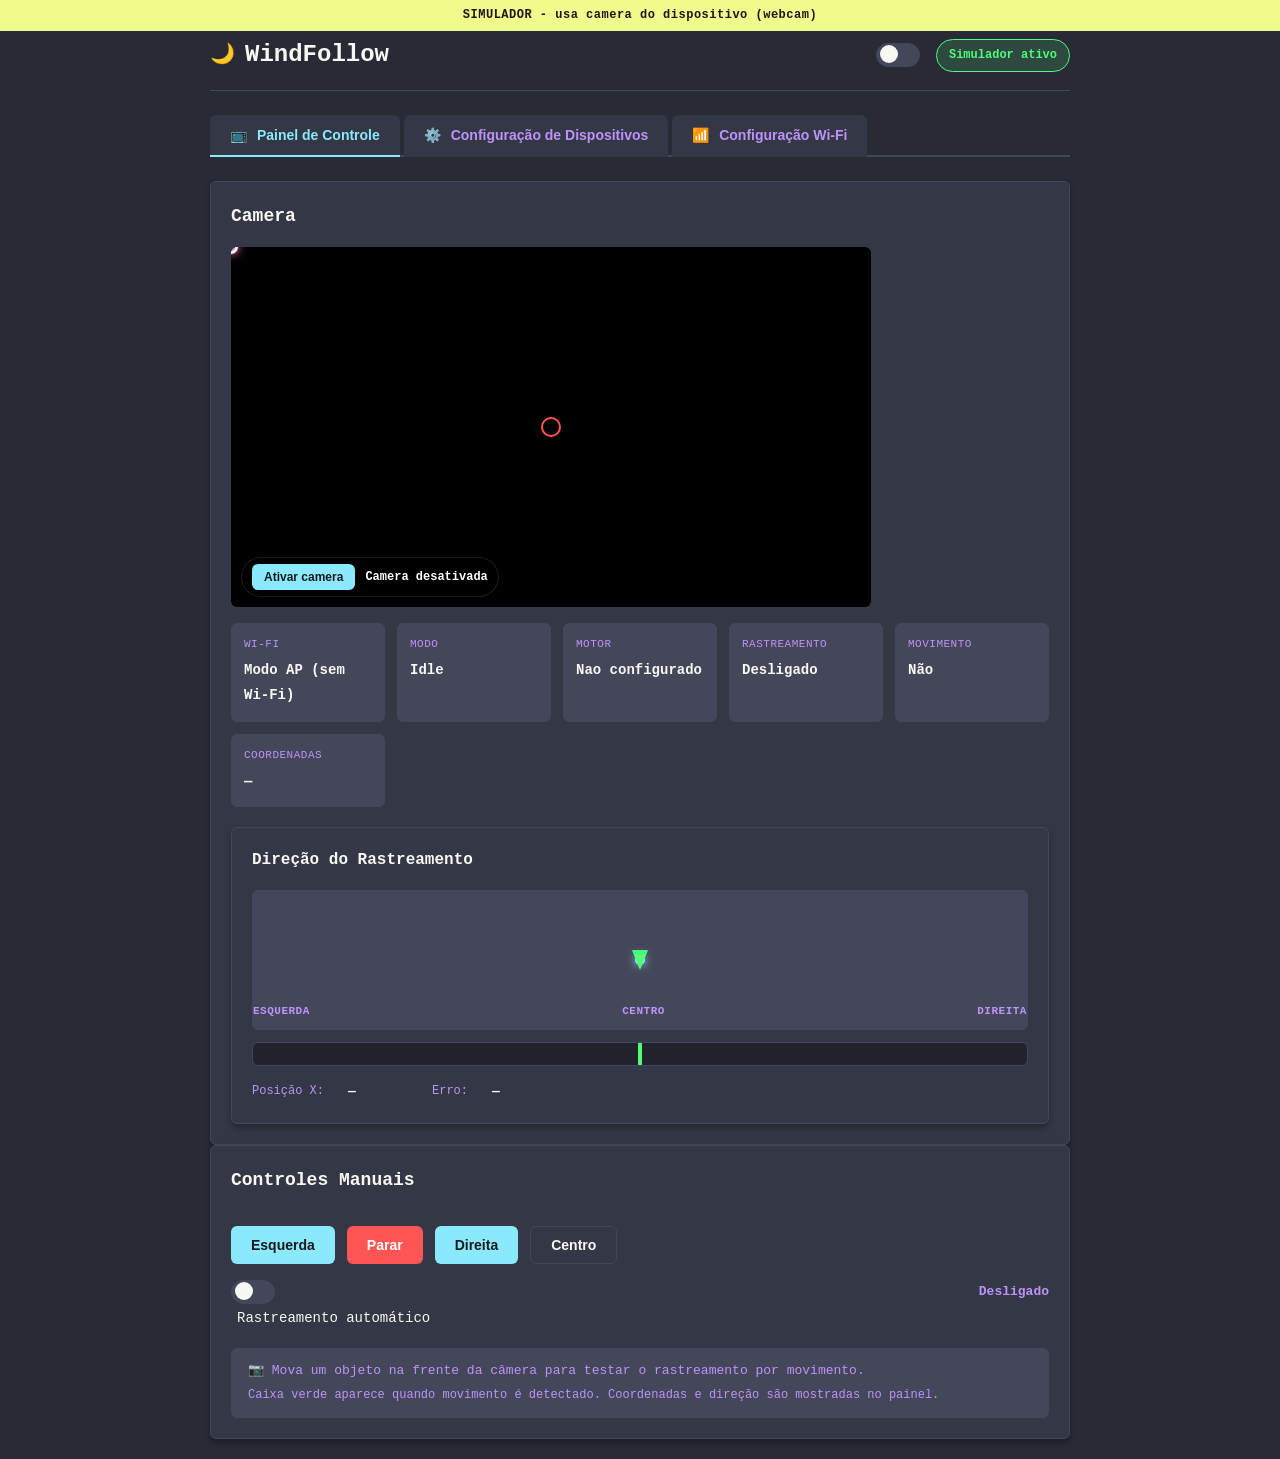
==== simulator/index.html @ 708d91be "feat: inicializa projeto windfollow com firmware ESP32 e simulador web - Estrutura do firmware em fi" ====
<!DOCTYPE html>
<html lang="pt-BR">
<head>
    <meta charset="UTF-8">
    <meta name="viewport" content="width=device-width, initial-scale=1.0">
    <title>WindFollow - Simulador ESP32</title>
    <link rel="stylesheet" href="css/style.css">
</head>
<body>
    <div class="simulator-badge">SIMULADOR - usa camera do dispositivo (webcam)</div>
    <div id="app">
        <header>
            <h1>WindFollow</h1>
            <div class="header-actions">
                <label class="theme-switch">
                    <input type="checkbox" id="theme-toggle" onchange="sim.toggleTheme()">
                    <span class="theme-slider"></span>
                </label>
                <div id="connection-status" class="status-indicator status-ok">Simulador ativo</div>
            </div>
        </header>

        <!-- Abas principais -->
        <nav class="tabs" id="main-tabs">
            <button class="tab active" data-tab="dashboard" onclick="sim.switchTab('dashboard', this)">
                <span class="tab-icon">📺</span> Painel de Controle
            </button>
            <button class="tab" data-tab="devices" onclick="sim.switchTab('devices', this)">
                <span class="tab-icon">⚙️</span> Configuração de Dispositivos
            </button>
            <button class="tab" data-tab="wifi" onclick="sim.switchTab('wifi', this)">
                <span class="tab-icon">📶</span> Configuração Wi-Fi
            </button>
        </nav>

        <main id="content">
            <!-- Aba: Painel de Controle -->
            <section id="tab-dashboard" class="tab-panel active">
                <div class="card">
                    <h2>Camera</h2>
                    <div class="video-placeholder">
                        <video id="cam-video" autoplay muted playsinline></video>
                        <canvas id="cam-canvas" style="display:none;"></canvas>
                        <div class="video-overlay">
                            <div class="crosshair"></div>
                            <div class="motion-box" id="motion-box" style="display:none;"></div>
                            <div class="target-dot" id="target-dot"></div>
                        </div>
                        <div class="video-controls">
                            <button class="btn btn-primary btn-small" id="btn-camera" onclick="sim.toggleCamera()">Ativar camera</button>
                            <span class="camera-status" id="camera-status">Camera desativada</span>
                        </div>
                    </div>
                    <div class="status-grid">
                        <div class="status-item">
                            <span class="label">Wi-Fi</span>
                            <span class="value" id="status-wifi">Modo AP</span>
                        </div>
                        <div class="status-item">
                            <span class="label">Modo</span>
                            <span class="value" id="status-mode">Idle</span>
                        </div>
                        <div class="status-item">
                            <span class="label">Motor</span>
                            <span class="value" id="status-motor">Parado</span>
                        </div>
                        <div class="status-item">
                            <span class="label">Rastreamento</span>
                            <span class="value" id="status-tracking">Desligado</span>
                        </div>
                        <div class="status-item">
                            <span class="label">Movimento</span>
                            <span class="value" id="status-motion">Não</span>
                        </div>
                        <div class="status-item">
                            <span class="label">Coordenadas</span>
                            <span class="value" id="status-coords">—</span>
                        </div>
                    </div>

                    <!-- Indicador visual de direção -->
                    <div class="direction-card">
                        <h3>Direção do Rastreamento</h3>
                        <div class="direction-visual">
                            <div class="direction-center"></div>
                            <div class="direction-arrow" id="direction-arrow"></div>
                            <div class="direction-labels">
                                <span class="dir-label dir-left">Esquerda</span>
                                <span class="dir-label dir-center">Centro</span>
                                <span class="dir-label dir-right">Direita</span>
                            </div>
                        </div>
                        <div class="direction-zone">
                            <div class="zone-bar" id="zone-bar"></div>
                        </div>
                        <div class="direction-info">
                            <span class="info-label">Posição X:</span>
                            <span class="info-value" id="info-pos-x">—</span>
                            <span class="info-label">Erro:</span>
                            <span class="info-value" id="info-error">—</span>
                        </div>
                    </div>
                </div>
                <div class="card controls-card">
                    <h2>Controles Manuais</h2>
                    <div class="btn-group">
                        <button class="btn btn-primary" onclick="sim.moveLeft()">Esquerda</button>
                        <button class="btn btn-danger" onclick="sim.stop()">Parar</button>
                        <button class="btn btn-primary" onclick="sim.moveRight()">Direita</button>
                        <button class="btn btn-outline" onclick="sim.centerTarget()">Centro</button>
                    </div>
                    <div class="control-row">
                        <label class="toggle">
                            <input type="checkbox" id="toggle-tracking" onchange="sim.toggleTracking(this.checked)">
                            <span class="toggle-slider"></span>
                            <span class="toggle-label nowrap">Rastreamento automático</span>
                        </label>
                        <span class="control-status" id="tracking-status">Desligado</span>
                    </div>
                    <div class="camera-hint">
                        <p>📷 Mova um objeto na frente da câmera para testar o rastreamento por movimento.</p>
                        <p class="hint-detail">Caixa verde aparece quando movimento é detectado. Coordenadas e direção são mostradas no painel.</p>
                    </div>
                </div>
            </section>

            <!-- Aba: Configuração de Dispositivos -->
            <section id="tab-devices" class="tab-panel">
                <div class="card">
                    <h2>Configuracao de Hardware (L298N)</h2>
                    <p class="hint">Esses valores sao enviados para o ESP32 e salvos na memoria (NVS/Preferences).</p>
                    <form id="form-settings">
                        <div class="form-group">
                            <label>GPIO IN1 (L298N) — sentido 1</label>
                            <input type="number" id="gpio_in1" min="0" max="48" value="21" placeholder="Ex: 21">
                            <span class="helper">Sinal da ESP32 ao L298N que define o sentido de rotação. IN1=HIGH + IN2=LOW gira em um sentido.</span>
                        </div>
                        <div class="form-group">
                            <label>GPIO IN2 (L298N) — sentido 2</label>
                            <input type="number" id="gpio_in2" min="0" max="48" value="22" placeholder="Ex: 22">
                            <span class="helper">Trabalha com o IN1 para inverter o sentido. IN1=LOW + IN2=HIGH gira no sentido contrário. Ambos LOW = motor parado.</span>
                        </div>
                        <div class="form-group">
                            <label>GPIO ENA (L298N) — velocidade (PWM)</label>
                            <input type="number" id="gpio_ena" min="0" max="48" value="23" placeholder="Ex: 23">
                            <span class="helper">Controla a velocidade via PWM (0% desligado, 100% máximo). Jumper ENA do módulo deve ser removido para a ESP32 controlar por PWM.</span>
                        </div>
                        <div class="form-group">
                            <label>Tensão do motor (V)</label>
                            <input type="number" id="motor_voltage" min="0" step="0.1" value="12.0" placeholder="Ex: 12">
                            <span class="helper">Apenas para exibição e registro. Não é medida pela ESP32.</span>
                        </div>
                        <div class="form-group">
                            <label>Zona morta (pixels)</label>
                            <input type="number" id="dead_zone" min="0" max="200" value="30">
                            <span class="helper">Tolerância central antes de corrigir. Evita que o motor fique corrigindo continuamente por pequenas oscilações.</span>
                        </div>
                        <div class="form-group">
                            <label>Sensibilidade</label>
                            <input type="number" id="sensitivity" min="1" max="1000" value="30">
                            <span class="helper">Limiar de diferença de quadros. Menor = mais sensível a movimentos pequenos.</span>
                        </div>
                        <div class="form-group">
                            <label>Área mínima (pixels)</label>
                            <input type="number" id="min_area" min="1" max="5000" value="100">
                            <span class="helper">Ignora regiões muito pequenas (ruído do sensor).</span>
                        </div>
                        <div class="form-group">
                            <label>Duração do pulso (ms)</label>
                            <input type="number" id="step_duration_ms" min="50" max="2000" value="150">
                            <span class="helper">Tempo de acionamento do motor a cada correção.</span>
                        </div>
                        <div class="form-group">
                            <label>Estabilização (ms)</label>
                            <input type="number" id="stabilization_ms" min="0" max="5000" value="300">
                            <span class="helper">Tempo de espera após o motor parar, antes de capturar o próximo quadro.</span>
                        </div>
                        <div class="form-actions">
                            <button type="button" class="btn btn-primary" id="btn-save">Salvar configuração</button>
                            <button type="button" class="btn btn-outline" onclick="sim.validate()">Validar pinos</button>
                            <button type="button" class="btn btn-outline" onclick="sim.reset()">Reset defaults</button>
                        </div>
                        <div id="msg-result" class="msg-result"></div>
                    </form>
                    <div class="info-card motor-info">
                        <h2>Ligação L298N ↔ ESP32</h2>
                        <div class="motor-table">
                            <div class="motor-row">
                                <span class="col">L298N</span>
                                <span class="col">ESP32</span>
                                <span class="col">Função</span>
                            </div>
                            <div class="motor-row">
                                <span class="col">IN1</span>
                                <span class="col">GPIO configurado (saída)</span>
                                <span class="col">Define sentido de rotação 1</span>
                            </div>
                            <div class="motor-row">
                                <span class="col">IN2</span>
                                <span class="col">Outro GPIO (saída)</span>
                                <span class="col">Define sentido de rotação 2</span>
                            </div>
                            <div class="motor-row">
                                <span class="col">ENA</span>
                                <span class="col">GPIO com PWM</span>
                                <span class="col">Controla velocidade</span>
                            </div>
                            <div class="motor-row">
                                <span class="col">GND</span>
                                <span class="col">GND da ESP32 + GND da fonte do motor</span>
                                <span class="col">Referência comum obrigatória</span>
                            </div>
                        </div>
                        <div class="motor-warnings">
                            <p><strong>⚠ Atenção:</strong> Não escolha os GPIOs antes de conferir o esquema da revisão da sua T-SIMCAM V1.3. Pinos ocupados pela câmera/modem não podem ser usados.</p>
                            <p><strong>⚠ Alimentação:</strong> Nunca alimente o motor pelas GPIOs ou pelos 3,3V da ESP32. Use uma fonte separada adequada ao motor.</p>
                            <p><strong>⚠ GND comum:</strong> Ligue o GND da fonte do motor, do L298N e da ESP32 juntos (referência comum).</p>
                            <p><strong>⚠ Jumper ENA:</strong> Normalmente precisa ser removido para que a ESP32 controle o pino ENA por PWM.</p>
                        </div>
                    </div>
                </div>
                <div class="card info-card">
                    <h2>Pinos ocupados (T-SIMCAM V1.3)</h2>
                    <p>Nao use estes GPIOs para o L298N:</p>
                    <div class="occupied-list">
                        <span class="badge">4</span><span class="badge">5</span><span class="badge">8</span><span class="badge">9</span><span class="badge">10</span><span class="badge">17</span><span class="badge">18</span>
                        <span class="badge">25</span><span class="badge">26</span><span class="badge">36</span><span class="badge">39</span><span class="badge">41</span><span class="badge">42</span><span class="badge">43</span><span class="badge">44</span><span class="badge">45</span><span class="badge">46</span><span class="badge">48</span>
                    </div>
                    <p class="hint">Antes de energizar o circuito real, confirme os GPIOs livres no esquema da revisao V1.3 da sua placa.</p>
                </div>
            </section>

            <!-- Aba: Configuração Wi-Fi -->
            <section id="tab-wifi" class="tab-panel">
                <div class="card setup-card">
                    <h2>Configuracao de Rede Wi-Fi</h2>

                    <div class="wifi-mode-card">
                        <div class="mode-badge" id="wifi-mode-badge">Modo: Access Point (AP)</div>
                        <div class="mode-info">
                            <strong>SSID atual:</strong> <span id="wifi-current-ssid">WindFollow-Setup</span><br>
                            <strong>IP do ESP32:</strong> <span id="wifi-local-ip">192.168.4.1</span><br>
                            <strong>mDNS local:</strong> <span id="wifi-mdns">http://windfollow.local/setup</span>
                        </div>
                    </div>

                    <div class="form-group">
                        <label>Redes Wi-Fi disponíveis</label>
                        <div style="display:flex; gap:8px; align-items:center;">
                            <select id="wifi-networks" class="network-select" style="flex:1;">
                                <option value="">Procurando redes...</option>
                            </select>
                            <button class="btn btn-outline btn-small" onclick="sim.scanWifi()">Atualizar</button>
                        </div>
                    </div>

                    <div class="form-group">
                        <label>Ou digite o nome da rede (SSID)</label>
                        <input type="text" id="wifi-ssid-manual" placeholder="Nome da rede">
                    </div>

                    <div class="form-group">
                        <label>Senha do Wi-Fi</label>
                        <input type="password" id="wifi-password" placeholder="Senha">
                    </div>

                    <div class="form-actions">
                        <button type="button" class="btn btn-primary" onclick="sim.connectWifi()">Conectar e salvar</button>
                    </div>
                    <div id="wifi-msg" class="msg-result"></div>

                    <div class="setup-hint">
                        <p>Depois de conectar, acesse o ESP32 pela rede local em:</p>
                        <p><strong>http://windfollow.local/setup</strong></p>
                        <p>Caso o mDNS não resolva, use o IP exibido acima.</p>
                    </div>
                </div>
            </section>
        </main>
    </div>
    <script src="js/app.js"></script>
</body>
</html>
---- simulator/css/style.css ----
/* ============================================================================
   DESIGN SYSTEM — WIND FOLLOW
   Tema escuro (Dracula) por padrão. Tema claro disponível via atributo data-theme="light".
   ============================================================================ */

:root {
  /* --- Dracula (escuro) — padrão --- */
  --color-bg: #282a36;
  --color-bg-elevated: #343746;
  --color-bg-hover: #44475a;
  --color-bg-input: #21222c;
  --color-text: #f8f8f2;
  --color-text-muted: #bd93f9;
  --color-border: #44475a;
  --color-border-focus: #bd93f9;

  --color-primary: #8be9fd;     /* cyan */
  --color-primary-hover: #7bc7e6;
  --color-success: #50fa7b;     /* green */
  --color-danger: #ff5555;      /* red */
  --color-warning: #f1fa8c;     /* yellow */
  --color-info: #ff79c6;        /* pink */

  --color-status-ok-bg: rgba(80, 250, 123, 0.15);
  --color-status-ok-text: #50fa7b;

  --radius: 6px;
  --shadow: 0 4px 6px rgba(0, 0, 0, 0.3);
  --transition: all 0.2s ease;

  font-synthesis: none;
  text-rendering: optimizeLegibility;
}

[data-theme="light"] {
  /* --- Tema claro --- */
  --color-bg: #f3f4f6;
  --color-bg-elevated: #ffffff;
  --color-bg-hover: #e5e7eb;
  --color-bg-input: #ffffff;
  --color-text: #111827;
  --color-text-muted: #6b7280;
  --color-border: #d1d5db;
  --color-border-focus: #2563eb;

  --color-primary: #2563eb;
  --color-primary-hover: #1d4ed8;
  --color-success: #16a34a;
  --color-danger: #dc2626;
  --color-warning: #ca8a04;
  --color-info: #1d4ed8;

  --color-status-ok-bg: rgba(22, 163, 74, 0.15);
  --color-status-ok-text: #15803d;

  --radius: 8px;
  --shadow: 0 1px 3px rgba(0, 0, 0, 0.1);
}

/* ============================================================================
   RESET & BASE
   ============================================================================ */
* {
  box-sizing: border-box;
  margin: 0;
  padding: 0;
}

html {
  scroll-behavior: smooth;
}

body {
  font-family: -apple-system, BlinkMacSystemFont, 'Segoe UI', Roboto, Oxygen, Ubuntu, Cantarell, 'Fira Code', 'Consolas', monospace;
  background: var(--color-bg);
  color: var(--color-text);
  line-height: 1.6;
  transition: background-color 0.3s ease, color 0.3s ease;
}

.simulator-badge {
  position: fixed;
  top: 0;
  left: 0;
  right: 0;
  background: var(--color-warning);
  color: #1a1a1a;
  text-align: center;
  padding: 6px 12px;
  font-size: 12px;
  font-weight: 700;
  z-index: 1000;
  letter-spacing: 0.5px;
}

#app {
  max-width: 900px;
  margin: 0 auto;
  padding: 20px;
}

header {
  display: flex;
  justify-content: space-between;
  align-items: center;
  padding: 16px 0;
  border-bottom: 1px solid var(--color-border);
  margin-bottom: 24px;
}

header h1 {
  font-size: 24px;
  font-weight: 700;
  color: var(--color-text);
  display: flex;
  align-items: center;
  gap: 10px;
}

header h1::before {
  content: '🌙';
  font-size: 20px;
}

[data-theme="light"] header h1::before {
  content: '☀️';
}

.header-actions {
  display: flex;
  align-items: center;
  gap: 16px;
}

/* ============================================================================
   TEMA SWITCH
   ============================================================================ */
.theme-switch {
  position: relative;
  display: inline-block;
  width: 44px;
  height: 24px;
}

.theme-switch input {
  opacity: 0;
  width: 0;
  height: 0;
}

.theme-slider {
  position: absolute;
  cursor: pointer;
  top: 0;
  left: 0;
  right: 0;
  bottom: 0;
  background: var(--color-bg-hover);
  transition: 0.3s;
  border-radius: 24px;
  border: 1px solid var(--color-border);
}

.theme-slider:before {
  position: absolute;
  content: '';
  height: 18px;
  width: 18px;
  left: 3px;
  bottom: 3px;
  background: var(--color-text);
  transition: 0.3s;
  border-radius: 50%;
}

.theme-switch input:checked + .theme-slider {
  background: var(--color-primary);
}

.theme-switch input:checked + .theme-slider:before {
  transform: translateX(20px);
}

/* ============================================================================
   STATUS INDICATOR
   ============================================================================ */
.status-indicator {
  display: flex;
  align-items: center;
  gap: 6px;
  padding: 6px 12px;
  border-radius: 20px;
  font-size: 12px;
  font-weight: 600;
  background: var(--color-status-ok-bg);
  color: var(--color-status-ok-text);
  border: 1px solid var(--color-success);
}

/* ============================================================================
   TABS (ABAS)
   ============================================================================ */
.tabs {
  display: flex;
  gap: 4px;
  margin-bottom: 24px;
  border-bottom: 2px solid var(--color-border);
}

.tab {
  padding: 12px 20px;
  border: none;
  border-bottom: 2px solid transparent;
  background: var(--color-bg-elevated);
  color: var(--color-text-muted);
  font-size: 14px;
  font-weight: 600;
  cursor: pointer;
  transition: var(--transition);
  border-radius: var(--radius) var(--radius) 0 0;
  margin-bottom: -2px;
}

.tab:hover {
  background: var(--color-bg-hover);
  color: var(--color-text);
}

.tab.active {
  background: var(--color-bg-elevated);
  color: var(--color-primary);
  border-bottom: 2px solid var(--color-primary);
  border-color: var(--color-border) var(--color-border) var(--color-primary);
}

.tab-icon {
  margin-right: 6px;
}

/* ============================================================================
   PANELS
   ============================================================================ */
.tab-panel {
  display: none;
}

.tab-panel.active {
  display: block;
}

main {
  display: flex;
  flex-direction: column;
  gap: 20px;
}

.card {
  background: var(--color-bg-elevated);
  border: 1px solid var(--color-border);
  border-radius: var(--radius);
  padding: 20px;
  box-shadow: var(--shadow);
  transition: var(--transition);
}

.card h2 {
  font-size: 18px;
  font-weight: 600;
  margin-bottom: 16px;
  color: var(--color-text);
  display: flex;
  align-items: center;
  gap: 8px;
}

.hint {
  font-size: 13px;
  color: var(--color-text-muted);
  margin-bottom: 16px;
}

/* ============================================================================
   VIDEO / CAMERA
   ============================================================================ */
.video-placeholder {
  width: 100%;
  max-width: 640px;
  height: 360px;
  background: #000;
  border-radius: var(--radius);
  position: relative;
  overflow: hidden;
  margin-bottom: 16px;
}

.video-placeholder video {
  width: 100%;
  height: 100%;
  object-fit: cover;
  display: block;
}

.video-overlay {
  position: absolute;
  top: 0;
  left: 0;
  right: 0;
  bottom: 0;
  pointer-events: none;
}

.video-controls {
  position: absolute;
  bottom: 10px;
  left: 10px;
  display: flex;
  align-items: center;
  gap: 10px;
  background: rgba(0, 0, 0, 0.5);
  padding: 6px 10px;
  border-radius: 20px;
  pointer-events: auto;
  z-index: 10;
  border: 1px solid rgba(255,255,255,0.1);
}

.camera-status {
  color: #fff;
  font-size: 12px;
  font-weight: 600;
}

.camera-on {
  color: var(--color-success);
}

.crosshair {
  position: absolute;
  top: 50%;
  left: 50%;
  width: 20px;
  height: 20px;
  border: 2px solid var(--color-danger);
  border-radius: 50%;
  transform: translate(-50%, -50%);
  pointer-events: none;
}

.motion-box {
  position: absolute;
  border: 2px solid var(--color-success);
  pointer-events: none;
  box-shadow: 0 0 8px rgba(80, 250, 123, 0.5);
  background: rgba(80, 250, 123, 0.15);
}

.target-dot {
  position: absolute;
  width: 14px;
  height: 14px;
  background: var(--color-info);
  border: 3px solid #fff;
  border-radius: 50%;
  pointer-events: none;
  z-index: 15;
  box-shadow: 0 0 10px var(--color-info);
  transform: translate(-50%, -50%);
}

/* ============================================================================
   MOBILE FIRST - Responsividade
   ============================================================================ */
@media (max-width: 640px) {
  #app {
    padding: 10px;
  }

  header {
    flex-direction: column;
    gap: 12px;
    align-items: stretch;
    text-align: center;
  }

  .header-actions {
    justify-content: center;
    gap: 12px;
    flex-wrap: wrap;
  }

  header h1 {
    font-size: 20px;
  }

  .tabs {
    flex-wrap: wrap;
  }

  .tab {
    flex: 1;
    text-align: center;
    padding: 10px 6px;
    font-size: 13px;
  }

  .tab-icon {
    margin-right: 4px;
  }

  .card {
    padding: 16px;
  }

  .video-placeholder {
    max-width: 100%;
    height: 240px;
  }

  .btn-group {
    flex-direction: column;
    gap: 8px;
  }

  .btn {
    width: 100%;
    text-align: center;
  }

  .control-row {
    flex-direction: column;
    align-items: flex-start;
    gap: 10px;
  }

  .control-status {
    margin-left: 0;
    align-self: flex-start;
  }

  .form-actions {
    flex-direction: column;
  }

  .form-actions .btn {
    width: 100%;
  }

  .direction-card {
    margin-top: 16px;
    padding: 16px;
  }

  .direction-visual {
    height: 120px;
  }

  .direction-info {
    flex-direction: column;
    gap: 8px;
  }

  .info-value {
    min-width: auto;
  }

  .status-grid {
    grid-template-columns: 1fr;
  }

  .network-select {
    width: 100%;
  }

  .wifi-mode-card {
    flex-direction: column;
    gap: 10px;
    align-items: flex-start;
  }

  .mode-badge {
    align-self: flex-start;
  }
}

@media (min-width: 641px) and (max-width: 1024px) {
  .tab {
    padding: 10px 14px;
    font-size: 14px;
  }
  .card {
    padding: 18px;
  }
}

.motion-detected {
  color: var(--color-success);
  font-weight: 700;
}

.direction-left {
  color: var(--color-info);
  font-weight: 700;
}

.direction-right {
  color: var(--color-warning);
  font-weight: 700;
}

/* ============================================================================
   STATUS GRID
   ============================================================================ */
.status-grid {
  display: grid;
  grid-template-columns: repeat(auto-fit, minmax(140px, 1fr));
  gap: 12px;
}

.status-item {
  background: var(--color-bg-hover);
  padding: 12px;
  border-radius: var(--radius);
  border: 1px solid var(--color-border);
}

.status-item .label {
  font-size: 11px;
  color: var(--color-text-muted);
  display: block;
  margin-bottom: 4px;
  text-transform: uppercase;
  letter-spacing: 0.5px;
}

.status-item .value {
  font-size: 14px;
  font-weight: 600;
  color: var(--color-text);
}

/* ============================================================================
   CONTROLES
   ============================================================================ */
.controls-card {
  display: flex;
  flex-direction: column;
  gap: 16px;
}

.btn-group {
  display: flex;
  gap: 12px;
  flex-wrap: wrap;
}

.btn {
  padding: 10px 20px;
  border: none;
  border-radius: var(--radius);
  font-size: 14px;
  font-weight: 600;
  cursor: pointer;
  transition: var(--transition);
}

.btn:disabled {
  opacity: 0.5;
  cursor: not-allowed;
}

.btn-small {
  padding: 6px 12px;
  font-size: 12px;
}

.btn-primary {
  background: var(--color-primary);
  color: #1a1a1a;
}

.btn-primary:hover:not(:disabled) {
  background: var(--color-primary-hover);
  transform: translateY(-1px);
}

.btn-danger {
  background: var(--color-danger);
  color: #fff;
}

.btn-danger:hover:not(:disabled) {
  background: #ff3333;
  transform: translateY(-1px);
}

.btn-outline {
  background: transparent;
  color: var(--color-text);
  border: 1px solid var(--color-border);
}

.btn-outline:hover {
  background: var(--color-bg-hover);
  border-color: var(--color-primary);
}

/* Toggle switch */
.toggle-group {
  display: flex;
  align-items: center;
  gap: 12px;
}

.toggle {
  position: relative;
  display: inline-block;
  width: 44px;
  height: 24px;
}

.toggle input {
  opacity: 0;
  width: 0;
  height: 0;
}

.toggle-slider {
  position: absolute;
  cursor: pointer;
  top: 0;
  left: 0;
  right: 0;
  bottom: 0;
  background: var(--color-bg-hover);
  transition: 0.3s;
  border-radius: 24px;
  border: 1px solid var(--color-border);
}

.toggle-slider:before {
  position: absolute;
  content: '';
  height: 18px;
  width: 18px;
  left: 3px;
  bottom: 3px;
  background: var(--color-text);
  transition: 0.3s;
  border-radius: 50%;
}

.toggle input:checked + .toggle-slider {
  background: var(--color-primary);
}

.toggle input:checked + .toggle-slider:before {
  transform: translateX(20px);
}

.control-row {
  display: flex;
  align-items: center;
  gap: 12px;
  margin-bottom: 12px;
}

.control-label {
  font-size: 14px;
  color: var(--color-text);
}

.control-status {
  margin-left: auto;
  font-size: 13px;
  font-weight: 600;
  color: var(--color-primary);
}

.control-status.status-on {
  color: var(--color-success);
}

.control-status.status-off {
  color: var(--color-text-muted);
}

.hint-detail {
  font-size: 12px;
  color: var(--color-text-muted);
  margin-top: 4px;
}

.toggle-label {
  font-size: 14px;
  color: var(--color-text);
  margin-left: 6px;
  white-space: nowrap;
}

.camera-hint {
  margin-top: 16px;
  font-size: 13px;
  color: var(--color-text-muted);
  background: var(--color-bg-hover);
  padding: 12px 16px;
  border-radius: var(--radius);
  border: 1px solid var(--color-border);
}

/* ============================================================================
   FORMULÁRIOS
   ============================================================================ */
.form-group {
  margin-bottom: 16px;
}

.form-group label {
  display: block;
  font-size: 14px;
  font-weight: 600;
  margin-bottom: 6px;
  color: var(--color-text);
}

.form-group input,
.form-group select {
  width: 100%;
  padding: 10px 12px;
  border: 1px solid var(--color-border);
  border-radius: var(--radius);
  font-size: 14px;
  background: var(--color-bg-input);
  color: var(--color-text);
  transition: var(--transition);
}

.form-group input:focus,
.form-group select:focus {
  outline: none;
  border-color: var(--color-border-focus);
  box-shadow: 0 0 0 3px rgba(189, 147, 249, 0.1);
}

.helper {
  font-size: 12px;
  color: var(--color-text-muted);
  margin-top: 4px;
  display: block;
}

.form-actions {
  display: flex;
  gap: 10px;
  margin-top: 8px;
  flex-wrap: wrap;
}

/* ============================================================================
   MSG RESULT
   ============================================================================ */
.msg-result {
  margin-top: 12px;
  padding: 10px;
  border-radius: var(--radius);
  font-size: 13px;
  display: none;
  border: 1px solid transparent;
}

.msg-result.success {
  background: var(--color-status-ok-bg);
  color: var(--color-status-ok-text);
  border-color: var(--color-success);
}

.msg-result.error {
  background: rgba(255, 85, 85, 0.15);
  color: var(--color-danger);
  border-color: var(--color-danger);
}

.msg-result.info {
  background: rgba(255, 121, 198, 0.15);
  color: var(--color-info);
  border-color: var(--color-info);
}

/* ============================================================================
   WIFI SETUP CARD
   ============================================================================ */
.setup-card {
  max-width: 520px;
}

.wifi-mode-card {
  background: var(--color-bg-hover);
  border: 1px solid var(--color-border);
  border-radius: var(--radius);
  padding: 14px;
  margin-bottom: 16px;
  display: flex;
  justify-content: space-between;
  align-items: flex-start;
  gap: 12px;
}

.mode-badge {
  background: var(--color-primary);
  color: #1a1a1a;
  font-size: 11px;
  font-weight: 700;
  padding: 4px 8px;
  border-radius: 12px;
  text-transform: uppercase;
  letter-spacing: 0.5px;
}

.mode-info {
  font-size: 13px;
  color: var(--color-text-muted);
  line-height: 1.6;
}

.mode-info strong {
  color: var(--color-text);
}

.network-select {
  width: 100%;
  padding: 10px 12px;
  border: 1px solid var(--color-border);
  border-radius: var(--radius);
  font-size: 14px;
  background: var(--color-bg-input);
  color: var(--color-text);
  margin-top: 6px;
}

.setup-hint {
  margin-top: 16px;
  font-size: 13px;
  color: var(--color-text-muted);
  background: var(--color-bg-hover);
  padding: 12px;
  border-radius: var(--radius);
  border: 1px solid var(--color-border);
}

.setup-hint p {
  margin-bottom: 8px;
}

.setup-hint p:last-child {
  margin-bottom: 0;
}

.setup-hint strong {
  color: var(--color-text);
}

/* ============================================================================
   PINS OCCUPIED
   ============================================================================ */
.occupied-list {
  display: flex;
  flex-wrap: wrap;
  gap: 6px;
  margin-bottom: 12px;
}

.occupied-list .badge {
  background: var(--color-bg-hover);
  color: var(--color-text-muted);
  padding: 4px 8px;
  border-radius: 4px;
  font-size: 12px;
  font-weight: 600;
  border: 1px solid var(--color-border);
}

.info-card .hint {
  font-size: 12px;
  color: var(--color-text-muted);
  border-top: 1px solid var(--color-border);
  padding-top: 12px;
  margin-top: 12px;
}

/* ============================================================================
   DIREÇÃO VISUAL
   ============================================================================ */
.direction-card {
  background: var(--color-bg-elevated);
  border: 1px solid var(--color-border);
  border-radius: var(--radius);
  padding: 20px;
  box-shadow: var(--shadow);
  margin-top: 20px;
}

.direction-card h3 {
  font-size: 16px;
  font-weight: 600;
  margin-bottom: 16px;
  color: var(--color-text);
  display: flex;
  align-items: center;
  gap: 8px;
}

.direction-visual {
  position: relative;
  width: 100%;
  height: 140px;
  background: var(--color-bg-hover);
  border: 1px solid var(--color-border);
  border-radius: var(--radius);
  margin-bottom: 12px;
  overflow: hidden;
}

.direction-center {
  position: absolute;
  left: 50%;
  top: 50%;
  width: 10px;
  height: 10px;
  background: var(--color-primary);
  border-radius: 50%;
  transform: translate(-50%, -50%);
  z-index: 10;
  box-shadow: 0 0 10px var(--color-primary);
}

.direction-arrow {
  position: absolute;
  left: 50%;
  top: 50%;
  width: 0;
  height: 0;
  border-left: 8px solid transparent;
  border-right: 8px solid transparent;
  border-top: 20px solid var(--color-success);
  transform: translate(-50%, -50%);
  transition: left 0.1s ease;
  z-index: 20;
}

.direction-labels {
  position: absolute;
  bottom: 8px;
  left: 0;
  right: 0;
  display: flex;
  justify-content: space-between;
  font-size: 11px;
  font-weight: 600;
  color: var(--color-text-muted);
  pointer-events: none;
}

.dir-label {
  text-transform: uppercase;
  letter-spacing: 0.5px;
}

.direction-zone {
  height: 24px;
  background: var(--color-bg-input);
  border: 1px solid var(--color-border);
  border-radius: var(--radius);
  margin-bottom: 16px;
  overflow: hidden;
  position: relative;
}

.zone-bar {
  position: absolute;
  left: 50%;
  top: 0;
  bottom: 0;
  width: 4px;
  background: var(--color-success);
  transform: translateX(-50%);
  transition: left 0.1s ease;
  z-index: 5;
}

.direction-info {
  display: flex;
  gap: 24px;
  font-size: 13px;
}

.info-label {
  color: var(--color-text-muted);
  font-size: 12px;
}

.info-value {
  font-family: 'Fira Code', 'Consolas', monospace;
  color: var(--color-text);
  font-weight: 600;
  min-width: 60px;
  display: inline-block;
}

/* ============================================================================
   MOTOR INFO CARD
   ============================================================================ */
.motor-info {
  margin-top: 24px;
}

.motor-table {
  display: flex;
  flex-direction: column;
  gap: 6px;
  margin-bottom: 16px;
}

.motor-row {
  display: grid;
  grid-template-columns: 120px 1fr 1fr;
  gap: 12px;
  padding: 8px 10px;
  background: var(--color-bg-input);
  border: 1px solid var(--color-border);
  border-radius: var(--radius);
  font-size: 13px;
  color: var(--color-text);
}

.motor-row .col {
  overflow: hidden;
  text-overflow: ellipsis;
}

.motor-row:first-child {
  background: var(--color-bg-hover);
  font-weight: 600;
  color: var(--color-primary);
  border-bottom: 2px solid var(--color-border);
}

.motor-warnings {
  background: rgba(255, 121, 198, 0.1);
  border: 1px solid var(--color-info);
  border-radius: var(--radius);
  padding: 14px;
}

.motor-warnings p {
  margin-bottom: 10px;
  font-size: 13px;
  color: var(--color-text-muted);
  line-height: 1.5;
}

.motor-warnings p:last-child {
  margin-bottom: 0;
}

.motor-warnings strong {
  color: var(--color-info);
}

/* ============================================================================
   SCROLLBAR
   ============================================================================ */
::-webkit-scrollbar {
  width: 8px;
  height: 8px;
}

::-webkit-scrollbar-track {
  background: var(--color-bg);
}

::-webkit-scrollbar-thumb {
  background: var(--color-bg-hover);
  border-radius: 4px;
}

::-webkit-scrollbar-thumb:hover {
  background: var(--color-border);
}
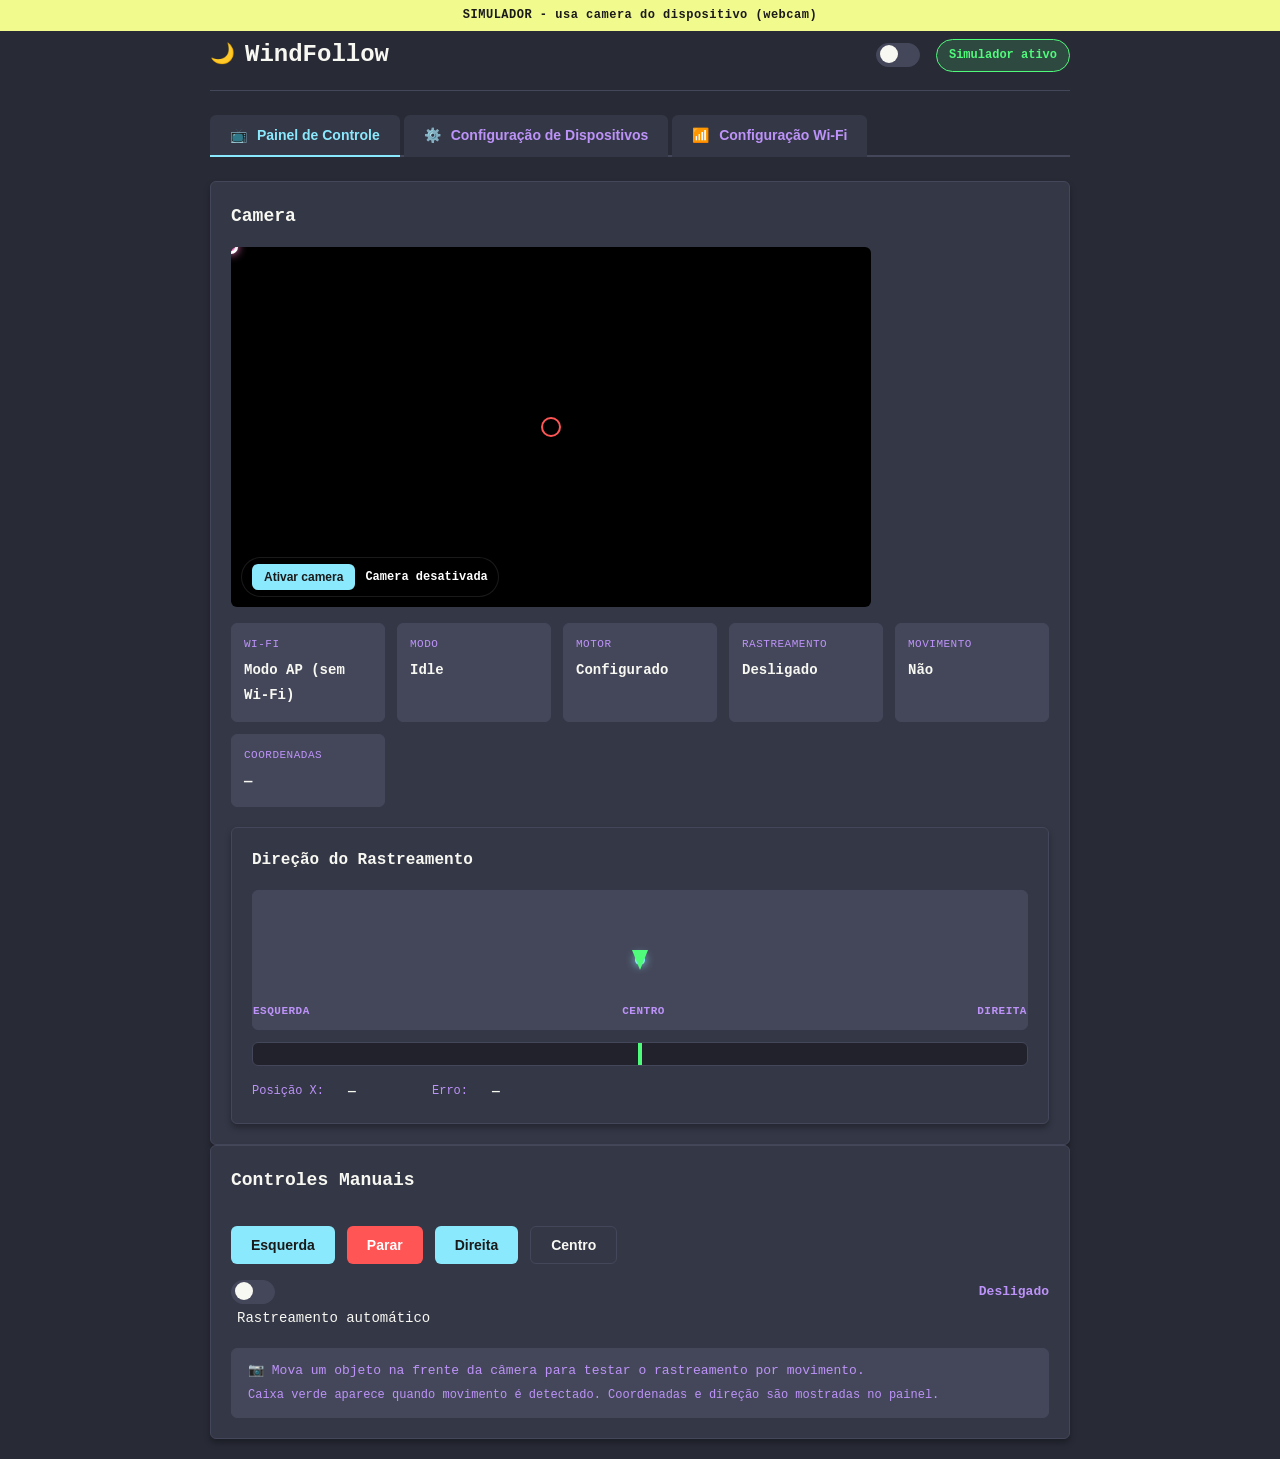
==== commit 31d034e5: "fix: corrige pinagem da camera e define padrao do L298N - camera: mapa oficial V1.3 (evita panic/boo" ====
--- a/simulator/index.html
+++ b/simulator/index.html
@@ -132,17 +132,17 @@
                     <form id="form-settings">
                         <div class="form-group">
                             <label>GPIO IN1 (L298N) — sentido 1</label>
-                            <input type="number" id="gpio_in1" min="0" max="48" value="21" placeholder="Ex: 21">
+                            <input type="number" id="gpio_in1" min="0" max="48" value="45" placeholder="Ex: 45">
                             <span class="helper">Sinal da ESP32 ao L298N que define o sentido de rotação. IN1=HIGH + IN2=LOW gira em um sentido.</span>
                         </div>
                         <div class="form-group">
                             <label>GPIO IN2 (L298N) — sentido 2</label>
-                            <input type="number" id="gpio_in2" min="0" max="48" value="22" placeholder="Ex: 22">
+                            <input type="number" id="gpio_in2" min="0" max="48" value="46" placeholder="Ex: 46">
                             <span class="helper">Trabalha com o IN1 para inverter o sentido. IN1=LOW + IN2=HIGH gira no sentido contrário. Ambos LOW = motor parado.</span>
                         </div>
                         <div class="form-group">
                             <label>GPIO ENA (L298N) — velocidade (PWM)</label>
-                            <input type="number" id="gpio_ena" min="0" max="48" value="23" placeholder="Ex: 23">
+                            <input type="number" id="gpio_ena" min="0" max="48" value="21" placeholder="Ex: 21">
                             <span class="helper">Controla a velocidade via PWM (0% desligado, 100% máximo). Jumper ENA do módulo deve ser removido para a ESP32 controlar por PWM.</span>
                         </div>
                         <div class="form-group">
@@ -212,7 +212,7 @@
                             </div>
                         </div>
                         <div class="motor-warnings">
-                            <p><strong>⚠ Atenção:</strong> Não escolha os GPIOs antes de conferir o esquema da revisão da sua T-SIMCAM V1.3. Pinos ocupados pela câmera/modem não podem ser usados.</p>
+                            <p><strong>⚠ Atenção:</strong> Padrão desta placa: IN1=45, IN2=46 e ENA=21, com o modem 4G desligado. Os GPIOs 0–20, 26–44, 47 e 48 pertencem à câmera, flash/PSRAM, SD, microfone e UART do modem.</p>
                             <p><strong>⚠ Alimentação:</strong> Nunca alimente o motor pelas GPIOs ou pelos 3,3V da ESP32. Use uma fonte separada adequada ao motor.</p>
                             <p><strong>⚠ GND comum:</strong> Ligue o GND da fonte do motor, do L298N e da ESP32 juntos (referência comum).</p>
                             <p><strong>⚠ Jumper ENA:</strong> Normalmente precisa ser removido para que a ESP32 controle o pino ENA por PWM.</p>
@@ -220,14 +220,12 @@
                     </div>
                 </div>
                 <div class="card info-card">
-                    <h2>Pinos ocupados (T-SIMCAM V1.3)</h2>
-                    <p>Nao use estes GPIOs para o L298N:</p>
-                    <div class="occupied-list">
-                        <span class="badge">4</span><span class="badge">5</span><span class="badge">8</span><span class="badge">9</span><span class="badge">10</span><span class="badge">17</span><span class="badge">18</span>
-                        <span class="badge">25</span><span class="badge">26</span><span class="badge">36</span><span class="badge">39</span><span class="badge">41</span><span class="badge">42</span><span class="badge">43</span><span class="badge">44</span><span class="badge">45</span><span class="badge">46</span><span class="badge">48</span>
-                    </div>
-                    <p class="hint">Antes de energizar o circuito real, confirme os GPIOs livres no esquema da revisao V1.3 da sua placa.</p>
-                </div>
+                    <h2>GPIOs do L298N (T-SIMCAM V1.3)</h2>
+                    <p>Ligação padrão deste projeto, com o modem 4G desligado:</p>
+                    <div class="occupied-list">
+                        <span class="badge">IN1 = 45</span><span class="badge">IN2 = 46</span><span class="badge">ENA = 21</span>
+                    </div>
+                    <p class="hint">GPIO48 (PCIE_PWR) fica em LOW no boot. GPIO45/46 são strapping pins: o L298N não pode puxá-los para HIGH durante o boot. Evite 0-20, 26-44, 47 e 48.</p></div>
             </section>
 
             <!-- Aba: Configuração Wi-Fi -->
